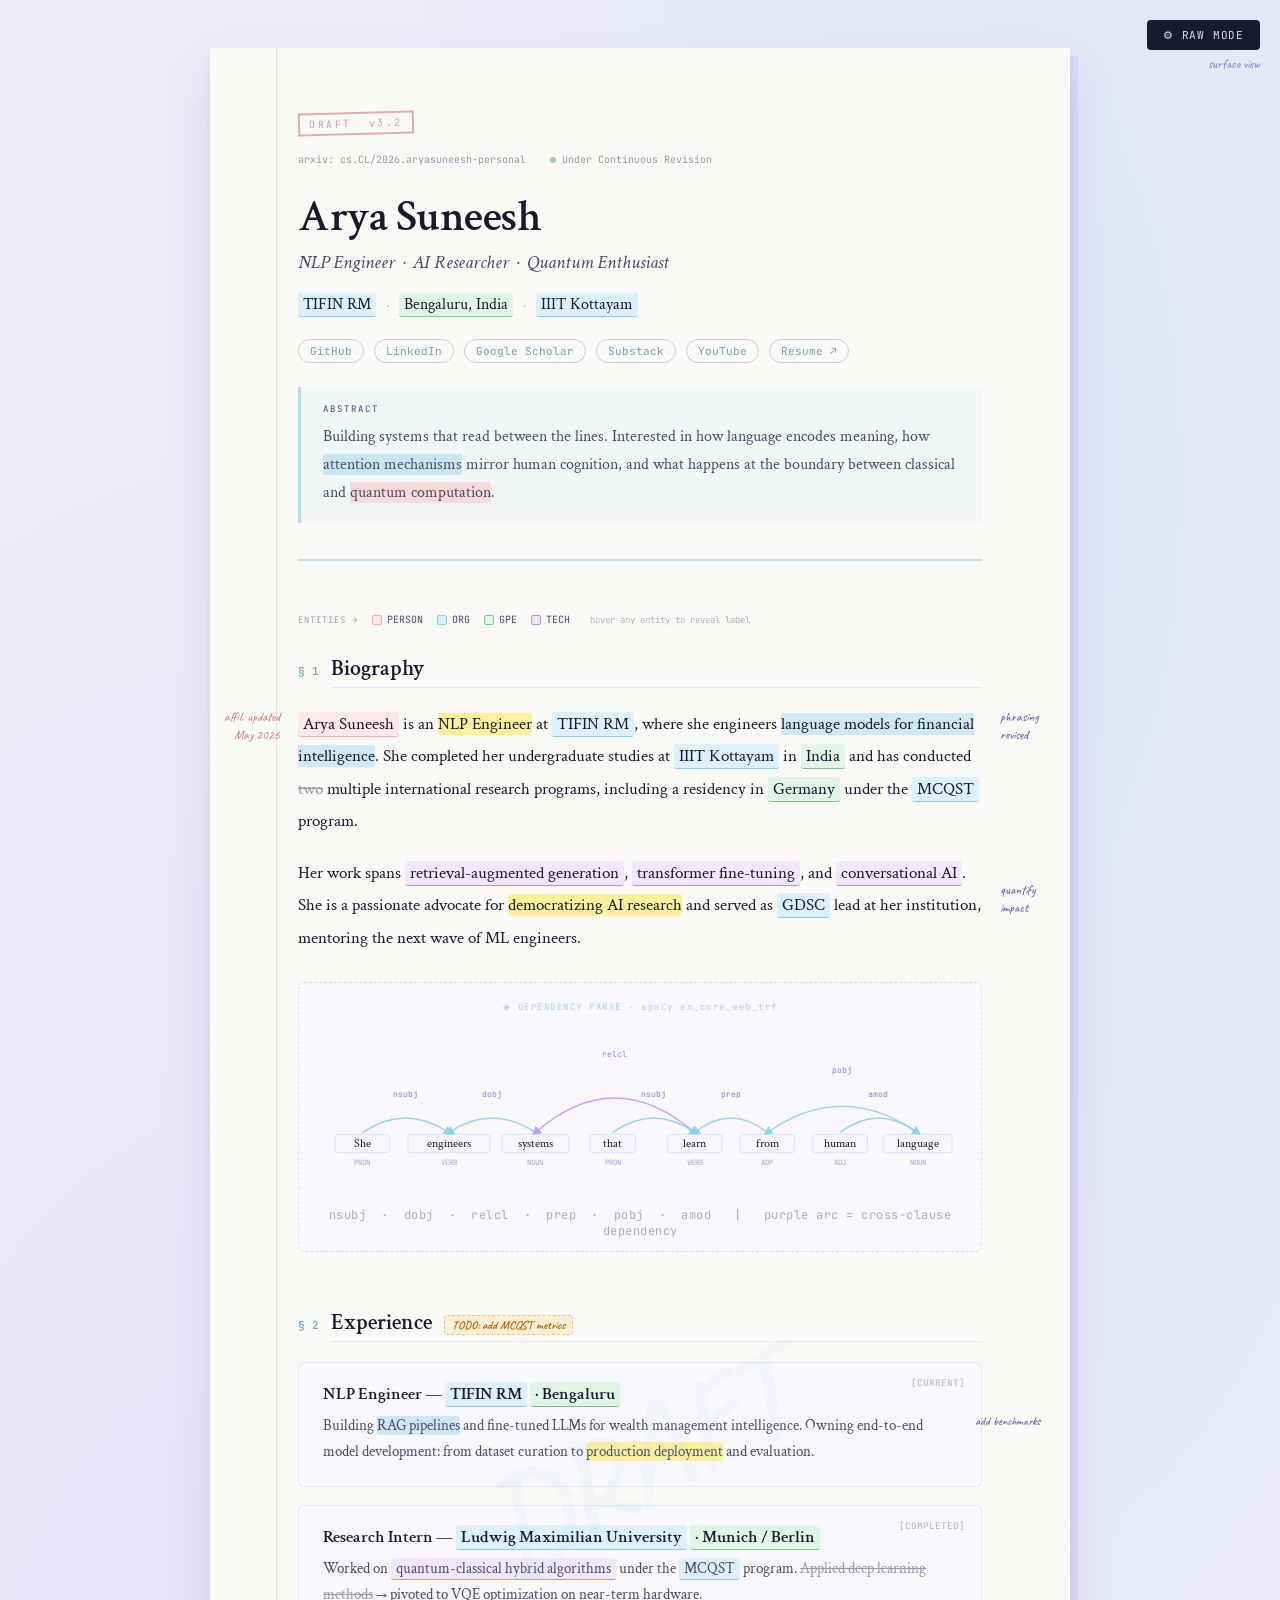
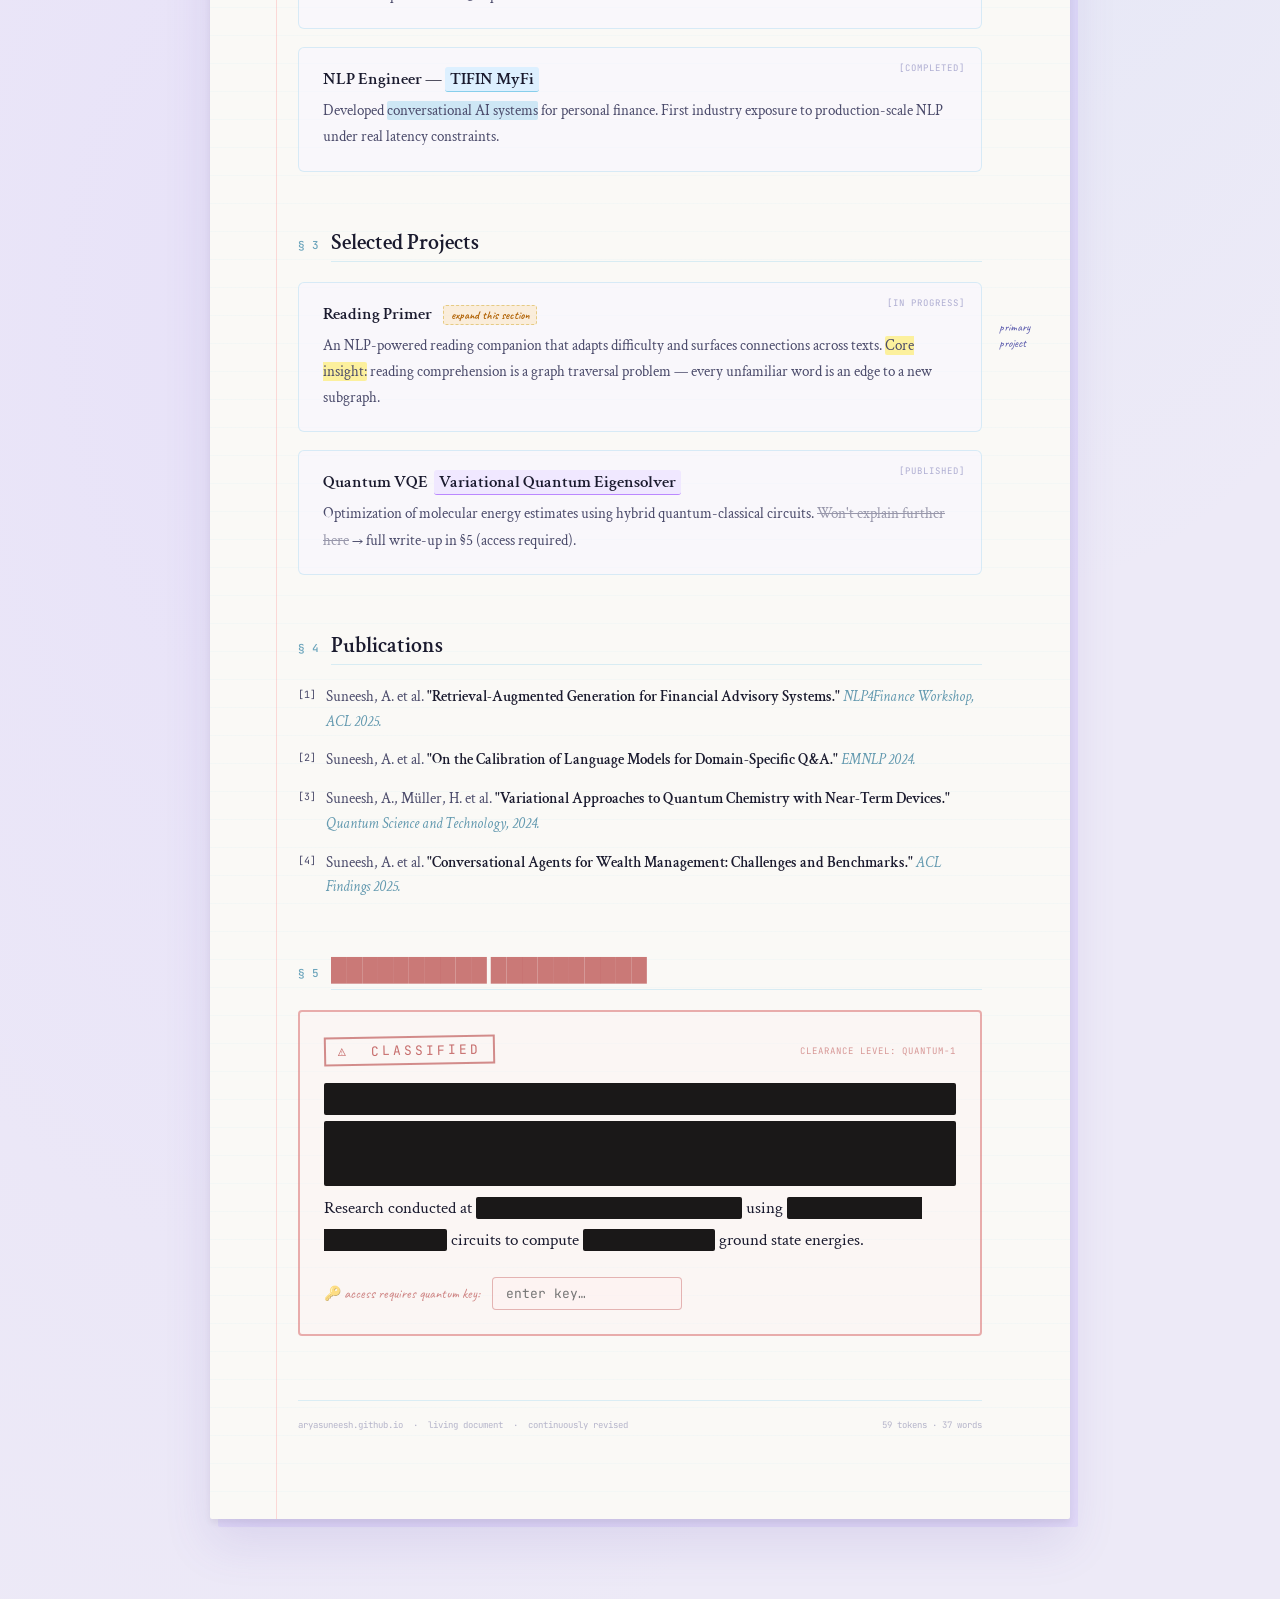
==== mockup-living-corpus.html @ 841f85ab "revamp" ====
<!DOCTYPE html>
<html lang="en">
<head>
  <meta charset="UTF-8">
  <meta name="viewport" content="width=device-width, initial-scale=1.0">
  <title>Arya Suneesh — Living Corpus [Draft]</title>
  <link href="https://fonts.googleapis.com/css2?family=Crimson+Text:ital,wght@0,400;0,600;1,400;1,600&family=Caveat:wght@400;600;700&family=JetBrains+Mono:wght@400;500;600&display=swap" rel="stylesheet">
  <style>
    * { box-sizing: border-box; margin: 0; padding: 0; }

    :root {
      --paper: #faf9f6;
      --page-bg: #edeaf7;
      --ink: #1a1a2e;
      --ink-light: #4a4a6a;
      --blue: #87ceeb;
      --lilac: #c8b4ff;
      --ner-person-bg: #ffe8e8; --ner-person-border: #ffaaaa;
      --ner-org-bg: #ddf0ff;   --ner-org-border: #87ceeb;
      --ner-loc-bg: #e0f5e6;   --ner-loc-border: #77cc88;
      --ner-tech-bg: #f0e8ff;  --ner-tech-border: #bb88ff;
      --hl-yellow: rgba(255,235,80,0.55);
      --hl-blue: rgba(135,206,235,0.38);
      --hl-pink: rgba(255,170,170,0.38);
      --margin-ink: #5555aa;
      --font: 'Crimson Text', Georgia, serif;
      --font-hand: 'Caveat', cursive;
      --font-mono: 'JetBrains Mono', monospace;
    }

    body {
      background: var(--page-bg);
      background-image:
        radial-gradient(ellipse at 20% 60%, rgba(200,180,255,.15) 0%, transparent 55%),
        radial-gradient(ellipse at 80% 15%, rgba(135,206,235,.14) 0%, transparent 45%);
      min-height: 100vh;
      font-family: var(--font);
      color: var(--ink);
      padding: 48px 20px 80px;
    }

    /* ── Controls ─────────────────────────────── */
    .controls {
      position: fixed; top: 20px; right: 20px;
      z-index: 1000;
      display: flex; flex-direction: column; align-items: flex-end; gap: 6px;
    }
    .raw-btn {
      background: var(--ink); color: #d8d8ff;
      border: none; padding: 8px 16px;
      font-family: var(--font-mono); font-size: 11px; letter-spacing: .8px;
      cursor: pointer; border-radius: 4px; transition: all .2s;
    }
    .raw-btn:hover { background: #3d3d7a; transform: translateY(-1px); box-shadow: 0 4px 12px rgba(80,60,180,.3); }
    .raw-btn.on { background: #5533aa; box-shadow: 0 0 16px rgba(130,80,255,.4); }
    .mode-label { font-family: var(--font-hand); font-size: 13px; color: var(--margin-ink); opacity: .7; }

    /* ── Document wrapper ─────────────────────── */
    .doc-wrap { max-width: 860px; margin: 0 auto; position: relative; }

    .document {
      background: var(--paper);
      box-shadow: 0 4px 6px rgba(0,0,0,.06), 0 24px 48px rgba(100,80,180,.13), 8px 8px 0 rgba(200,180,255,.25);
      border-radius: 2px;
      padding: 64px 88px 88px;
      position: relative;
      background-image: repeating-linear-gradient(
        0deg, transparent, transparent 27px,
        rgba(135,206,235,.055) 27px, rgba(135,206,235,.055) 28px
      );
    }
    /* red margin line */
    .document::before {
      content: ''; position: absolute;
      left: 66px; top: 0; bottom: 0; width: 1px;
      background: rgba(255,140,140,.3);
    }
    /* watermark */
    .document::after {
      content: 'DRAFT';
      position: absolute; top: 46%; left: 50%;
      transform: translate(-50%,-50%) rotate(-28deg);
      font-family: var(--font-hand); font-size: 130px; font-weight: 700;
      color: rgba(135,206,235,.065); pointer-events: none; white-space: nowrap;
    }

    /* ── Header ───────────────────────────────── */
    .doc-header {
      border-bottom: 2px solid rgba(135,206,235,.5);
      padding-bottom: 36px; margin-bottom: 52px; position: relative;
    }
    .draft-stamp {
      display: inline-block;
      border: 2px solid rgba(190,80,80,.45); color: rgba(190,80,80,.55);
      font-family: var(--font-mono); font-size: 10px;
      padding: 3px 9px; letter-spacing: 2.5px;
      transform: rotate(-1.5deg); margin-bottom: 18px;
    }
    .paper-meta {
      font-family: var(--font-mono); font-size: 10px; color: var(--ink-light);
      opacity: .55; margin-bottom: 22px; display: flex; gap: 24px;
    }
    .live-dot { display: inline-block; width: 6px; height: 6px; background: #4caf50; border-radius: 50%; margin-right: 6px; animation: blink 2.2s infinite; }
    @keyframes blink { 0%,100%{opacity:1} 50%{opacity:.3} }

    h1.doc-title { font-size: 44px; font-weight: 600; letter-spacing: -.5px; margin-bottom: 5px; }
    .doc-subtitle { font-style: italic; font-size: 19px; color: var(--ink-light); margin-bottom: 18px; }

    .affiliations { display: flex; gap: 10px; flex-wrap: wrap; margin-bottom: 22px; align-items: center; }
    .affiliations .sep { color: rgba(100,100,140,.4); }

    .social-row { display: flex; gap: 10px; flex-wrap: wrap; margin-bottom: 24px; }
    .social-pill {
      font-family: var(--font-mono); font-size: 11px;
      color: var(--blue); filter: brightness(.8);
      border: 1px solid rgba(135,206,235,.45);
      padding: 4px 11px; border-radius: 20px;
      text-decoration: none; transition: all .18s;
    }
    .social-pill:hover { background: rgba(135,206,235,.1); filter: brightness(1); }

    .abstract {
      background: rgba(135,206,235,.08);
      border-left: 3px solid rgba(135,206,235,.6);
      padding: 16px 22px; position: relative;
    }
    .abstract-label {
      font-family: var(--font-mono); font-size: 9px; letter-spacing: 2px;
      color: var(--ink-light); text-transform: uppercase; margin-bottom: 8px;
    }
    .abstract p { font-size: 16px; line-height: 1.75; color: var(--ink-light); }

    /* ── Sections ─────────────────────────────── */
    .sec { margin-bottom: 56px; position: relative; }
    .sec-head { display: flex; align-items: baseline; gap: 12px; margin-bottom: 20px; }
    .sec-num { font-family: var(--font-mono); font-size: 11px; color: var(--blue); filter: brightness(.8); font-weight: 500; }
    .sec-title {
      font-size: 22px; font-weight: 600;
      border-bottom: 1px solid rgba(135,206,235,.3);
      padding-bottom: 4px; flex: 1;
    }

    /* ── Paragraphs ───────────────────────────── */
    .para { font-size: 17px; line-height: 1.9; margin-bottom: 20px; position: relative; }

    /* ── NER spans ────────────────────────────── */
    .ner {
      display: inline; padding: 1px 5px; border-radius: 3px;
      cursor: help; position: relative; transition: filter .15s;
    }
    .ner:hover { filter: brightness(.93); }
    .ner::after {
      content: attr(data-label);
      position: absolute; top: -22px; left: 50%;
      transform: translateX(-50%);
      font-family: var(--font-mono); font-size: 8px; letter-spacing: .5px;
      padding: 2px 5px; border-radius: 3px; white-space: nowrap;
      opacity: 0; transition: opacity .15s; pointer-events: none; font-weight: 600;
    }
    .ner:hover::after { opacity: 1; }

    .ner.person { background: var(--ner-person-bg); border-bottom: 1.5px solid var(--ner-person-border); }
    .ner.person::after { background: var(--ner-person-border); color: #700000; }
    .ner.org { background: var(--ner-org-bg); border-bottom: 1.5px solid var(--ner-org-border); }
    .ner.org::after { background: var(--ner-org-border); color: #00335a; }
    .ner.loc { background: var(--ner-loc-bg); border-bottom: 1.5px solid var(--ner-loc-border); }
    .ner.loc::after { background: var(--ner-loc-border); color: #003300; }
    .ner.tech { background: var(--ner-tech-bg); border-bottom: 1.5px solid var(--ner-tech-border); }
    .ner.tech::after { background: var(--ner-tech-border); color: #300060; }

    /* ── Highlights ───────────────────────────── */
    .hl-y { background: var(--hl-yellow); border-radius: 2px; }
    .hl-b { background: var(--hl-blue);   border-radius: 2px; }
    .hl-p { background: var(--hl-pink);   border-radius: 2px; }
    .struck { text-decoration: line-through; color: var(--ink-light); opacity: .55; }

    /* ── Margin notes ─────────────────────────── */
    .mn {
      position: absolute; font-family: var(--font-hand); font-size: 13px;
      color: var(--margin-ink); line-height: 1.4; width: 116px;
      pointer-events: none;
    }
    .mn.l { left: -134px; top: 0; text-align: right; }
    .mn.r { right: -134px; top: 0; }
    .mn.red { color: rgba(180,50,50,.65); }

    /* ── Dep-arc container ────────────────────── */
    .dep-wrap {
      margin: 28px 0;
      background: rgba(248,246,255,.7);
      border: 1px dashed rgba(135,206,235,.45);
      border-radius: 6px; padding: 18px 18px 12px;
    }
    .dep-label {
      font-family: var(--font-mono); font-size: 9px; letter-spacing: 1.5px;
      color: rgba(135,206,235,.75); margin-bottom: 10px; text-align: center;
    }
    .dep-caption {
      font-size: 12px; font-family: var(--font-mono); color: rgba(100,100,160,.5);
      text-align: center; margin-top: 8px; letter-spacing: .5px;
    }

    /* ── Experience cards ─────────────────────── */
    .card {
      border: 1px solid rgba(135,206,235,.3); border-radius: 6px;
      padding: 20px 24px; margin-bottom: 18px; position: relative;
      background: rgba(248,246,255,.55);
    }
    .card-status {
      position: absolute; top: 14px; right: 16px;
      font-family: var(--font-mono); font-size: 9px; letter-spacing: 1px;
      color: rgba(100,100,170,.5);
    }
    .card-title { font-size: 17px; font-weight: 600; margin-bottom: 8px; }
    .card-body { font-size: 15px; line-height: 1.75; color: var(--ink-light); }
    .todo-tag {
      display: inline-block; font-family: var(--font-hand); font-size: 12px;
      color: #b06000; background: rgba(255,195,80,.18);
      border: 1px dashed rgba(200,150,0,.4); padding: 1px 7px; border-radius: 3px; margin-left: 8px;
    }

    /* ── Publications ─────────────────────────── */
    .pub-list { counter-reset: pub; }
    .pub-entry {
      margin-bottom: 14px; padding-left: 28px; position: relative;
      font-size: 15px; line-height: 1.65;
    }
    .pub-entry::before {
      content: '[' counter(pub) ']'; counter-increment: pub;
      position: absolute; left: 0; top: 2px;
      font-family: var(--font-mono); font-size: 10px; color: var(--ink-light);
    }
    .pub-authors { color: var(--ink-light); }
    .pub-title { font-weight: 600; }
    .pub-venue { font-style: italic; color: var(--blue); filter: brightness(.75); }

    /* ── Classified section ───────────────────── */
    .classified {
      border: 2px solid rgba(200,50,50,.38);
      border-radius: 4px; padding: 24px; position: relative;
      background: rgba(255,240,240,.28);
      transition: border-color .4s, background .4s;
    }
    .classified.unlocked {
      border-color: rgba(60,180,110,.5);
      background: rgba(240,255,248,.38);
      animation: unlock-flash .5s ease;
    }
    @keyframes unlock-flash { 0%{background:rgba(80,200,140,.25)} 100%{background:rgba(240,255,248,.38)} }

    .cl-banner { display: flex; justify-content: space-between; align-items: center; margin-bottom: 18px; }
    .cl-stamp {
      display: inline-block;
      border: 2px solid rgba(170,35,35,.5); color: rgba(170,35,35,.65);
      font-family: var(--font-mono); font-size: 13px; letter-spacing: 3px;
      padding: 4px 12px; transform: rotate(-1deg);
      transition: color .4s, border-color .4s;
    }
    .classified.unlocked .cl-stamp { color: rgba(30,130,80,.75); border-color: rgba(30,130,80,.5); }
    .cl-level { font-family: var(--font-mono); font-size: 9px; color: rgba(170,35,35,.45); letter-spacing: 1px; }

    .redacted-block {
      display: block; max-width: 100%; overflow: hidden;
      font-size: 17px; line-height: 1.9; margin-bottom: 6px;
      color: transparent; background: #1a1818; border-radius: 2px;
      user-select: none; transition: background .5s, color .5s;
    }
    .classified.unlocked .redacted-block { display: none; }
    .blacked {
      background: #1a1818; color: transparent;
      border-radius: 2px; user-select: none;
      transition: background .5s, color .5s;
      display: inline; word-break: break-word;
    }
    .classified.unlocked .redacted-block { background: transparent; color: var(--ink); }
    .classified.unlocked .blacked       { background: transparent; color: var(--ink); }

    .quantum-reveal { display: none; }
    .classified.unlocked .quantum-reveal { display: block; animation: fadein .5s ease; }
    @keyframes fadein { from{opacity:0;transform:translateY(4px)} to{opacity:1;transform:translateY(0)} }

    .key-row { margin-top: 20px; display: flex; align-items: center; gap: 12px; flex-wrap: wrap; }
    .key-hint { font-family: var(--font-hand); font-size: 14px; color: rgba(170,35,35,.55); }
    .key-input {
      font-family: var(--font-mono); font-size: 13px;
      background: rgba(255,240,240,.5); border: 1px solid rgba(170,35,35,.3);
      color: var(--ink); padding: 7px 13px; border-radius: 4px; outline: none; width: 190px;
      transition: border-color .2s, box-shadow .2s;
    }
    .key-input:focus { border-color: rgba(170,35,35,.6); box-shadow: 0 0 0 3px rgba(170,35,35,.1); }
    #key-fb { font-family: var(--font-mono); font-size: 10px; color: #888; transition: color .3s; }

    /* ── Raw-mode overlay ─────────────────────── */
    .raw-overlay {
      display: none; position: fixed; inset: 0;
      background: rgba(10,8,24,.88);
      z-index: 900; overflow-y: auto;
      padding: 56px 40px; justify-content: center; align-items: flex-start;
    }
    .raw-overlay.on { display: flex; }
    .raw-panel {
      background: #0b0b18; border: 1px solid #3a3a88;
      border-radius: 8px; padding: 40px; max-width: 780px; width: 100%;
      box-shadow: 0 0 48px rgba(80,60,220,.2);
    }
    .raw-head {
      font-family: var(--font-mono); font-size: 10px; letter-spacing: 2px;
      color: #6666aa; margin-bottom: 22px; padding-bottom: 12px;
      border-bottom: 1px solid #1e1e38;
    }
    .raw-section-title { font-family: var(--font-mono); font-size: 14px; color: #9999dd; margin-bottom: 14px; }
    .token-stream { display: flex; flex-wrap: wrap; gap: 4px; margin-bottom: 24px; }
    .tok { display: inline-flex; flex-direction: column; align-items: center; cursor: help; }
    .tok-id { font-family: var(--font-mono); font-size: 7px; color: rgba(130,130,190,.45); margin-bottom: 1px; }
    .tok-text { font-family: var(--font-mono); font-size: 13px; padding: 3px 6px; border-radius: 3px; }
    .tok:nth-child(6n+1) .tok-text { background:rgba(90,110,255,.22); color:#aabbff; }
    .tok:nth-child(6n+2) .tok-text { background:rgba(255,90,140,.18); color:#ffaac8; }
    .tok:nth-child(6n+3) .tok-text { background:rgba(80,215,170,.18); color:#88ffd0; }
    .tok:nth-child(6n+4) .tok-text { background:rgba(255,195,70,.18); color:#ffdda0; }
    .tok:nth-child(6n+5) .tok-text { background:rgba(195,90,255,.18); color:#ddaaff; }
    .tok:nth-child(6n+6) .tok-text { background:rgba(90,195,255,.18); color:#aadfff; }
    .raw-stats {
      font-family: var(--font-mono); font-size: 10px; color: #55558a;
      display: flex; gap: 24px; flex-wrap: wrap;
      padding-top: 14px; border-top: 1px solid #1e1e38; margin-top: 4px;
    }
    .raw-close {
      float: right; background: none; border: 1px solid #3a3a88;
      color: #7777aa; font-family: var(--font-mono); font-size: 11px;
      padding: 6px 13px; cursor: pointer; border-radius: 4px; transition: all .2s;
    }
    .raw-close:hover { background: rgba(80,60,200,.15); color: #aaaaee; }

    /* ── Footer ───────────────────────────────── */
    .doc-footer {
      margin-top: 64px; padding-top: 18px;
      border-top: 1px solid rgba(135,206,235,.28);
      font-family: var(--font-mono); font-size: 9px;
      color: rgba(100,100,150,.45); display: flex; justify-content: space-between;
    }

    /* ── Legend ───────────────────────────────── */
    .legend {
      display: flex; gap: 14px; flex-wrap: wrap;
      margin-bottom: 28px;
      font-family: var(--font-mono); font-size: 10px; color: var(--ink-light);
    }
    .legend-item { display: flex; align-items: center; gap: 5px; }
    .legend-dot { width: 10px; height: 10px; border-radius: 2px; }
  </style>
</head>
<body>

<!-- ── Controls ───────────────────────────────── -->
<div class="controls">
  <button class="raw-btn" id="rawBtn" onclick="toggleRaw()">⚙ RAW MODE</button>
  <div class="mode-label" id="modeLabel">surface view</div>
</div>

<!-- ── Raw mode overlay ────────────────────────── -->
<div class="raw-overlay" id="rawOverlay">
  <div class="raw-panel">
    <button class="raw-close" onclick="toggleRaw()">✕ CLOSE</button>
    <div class="raw-head">GPT-2 BPE TOKENIZER &nbsp;·&nbsp; VOCAB_SIZE: 50,257 &nbsp;·&nbsp; src: bio.txt</div>
    <div class="raw-section-title">token stream →</div>
    <div class="token-stream" id="tokenStream"></div>
    <div class="raw-stats" id="rawStats"></div>
  </div>
</div>

<!-- ── Document ────────────────────────────────── -->
<div class="doc-wrap">
<div class="document">

  <!-- Header -->
  <header class="doc-header">
    <div class="draft-stamp">DRAFT &nbsp;v3.2</div>
    <div class="paper-meta">
      <span>arxiv: cs.CL/2026.aryasuneesh-personal</span>
      <span><span class="live-dot"></span>Under Continuous Revision</span>
    </div>

    <h1 class="doc-title">Arya Suneesh</h1>
    <div class="doc-subtitle">NLP Engineer &thinsp;·&thinsp; AI Researcher &thinsp;·&thinsp; Quantum Enthusiast</div>

    <div class="affiliations">
      <span class="ner org" data-label="ORG">TIFIN RM</span>
      <span class="sep">·</span>
      <span class="ner loc" data-label="GPE">Bengaluru, India</span>
      <span class="sep">·</span>
      <span class="ner org" data-label="ORG">IIIT Kottayam</span>
    </div>

    <div class="social-row">
      <a class="social-pill" href="#">GitHub</a>
      <a class="social-pill" href="#">LinkedIn</a>
      <a class="social-pill" href="#">Google Scholar</a>
      <a class="social-pill" href="#">Substack</a>
      <a class="social-pill" href="#">YouTube</a>
      <a class="social-pill" href="#">Resume ↗</a>
    </div>

    <div class="abstract">
      <div class="abstract-label">Abstract</div>
      <p>Building systems that read between the lines. Interested in how language encodes meaning, how <span class="hl-b">attention mechanisms</span> mirror human cognition, and what happens at the boundary between classical and <span class="hl-p">quantum computation</span>.</p>
    </div>
  </header>

  <!-- NER legend -->
  <div class="legend">
    <span style="opacity:.5;font-size:9px;letter-spacing:1px;align-self:center;">ENTITIES →</span>
    <span class="legend-item"><span class="legend-dot" style="background:var(--ner-person-bg);border:1px solid var(--ner-person-border)"></span>PERSON</span>
    <span class="legend-item"><span class="legend-dot" style="background:var(--ner-org-bg);border:1px solid var(--ner-org-border)"></span>ORG</span>
    <span class="legend-item"><span class="legend-dot" style="background:var(--ner-loc-bg);border:1px solid var(--ner-loc-border)"></span>GPE</span>
    <span class="legend-item"><span class="legend-dot" style="background:var(--ner-tech-bg);border:1px solid var(--ner-tech-border)"></span>TECH</span>
    <span style="opacity:.4;margin-left:6px;font-size:9px;align-self:center;">hover any entity to reveal label</span>
  </div>

  <!-- § 1 Biography -->
  <section class="sec">
    <div class="sec-head">
      <span class="sec-num">§ 1</span>
      <h2 class="sec-title">Biography</h2>
    </div>

    <div class="para" style="position:relative;">
      <span class="mn l red">affil. updated<br>May 2026</span>
      <span class="ner person" data-label="PERSON">Arya Suneesh</span> is an
      <span class="hl-y">NLP Engineer</span> at
      <span class="ner org" data-label="ORG">TIFIN RM</span>, where she engineers
      <span class="hl-b">language models for financial intelligence</span>. She completed her undergraduate studies at
      <span class="ner org" data-label="ORG">IIIT Kottayam</span> in
      <span class="ner loc" data-label="GPE">India</span> and has conducted
      <span class="struck">two</span> multiple international research programs, including a residency in
      <span class="ner loc" data-label="GPE">Germany</span> under the
      <span class="ner org" data-label="ORG">MCQST</span> program.
      <span class="mn r">phrasing<br>revised</span>
    </div>

    <div class="para" style="position:relative;">
      Her work spans
      <span class="ner tech" data-label="TECH">retrieval-augmented generation</span>,
      <span class="ner tech" data-label="TECH">transformer fine-tuning</span>, and
      <span class="ner tech" data-label="TECH">conversational AI</span>. She is a passionate advocate for
      <span class="hl-y">democratizing AI research</span> and served as
      <span class="ner org" data-label="ORG">GDSC</span> lead at her institution, mentoring the next wave of ML engineers.
      <span class="mn r" style="top:24px;">quantify<br>impact</span>
    </div>

    <!-- Dependency arc visualization -->
    <div class="dep-wrap">
      <div class="dep-label">◈ DEPENDENCY PARSE · spaCy en_core_web_trf</div>
      <svg id="depSvg" width="100%" height="170" viewBox="0 0 710 170" preserveAspectRatio="xMidYMid meet">
        <defs>
          <marker id="arr" markerWidth="7" markerHeight="7" refX="3.5" refY="3.5" orient="auto">
            <path d="M0,0 L7,3.5 L0,7 Z" fill="rgba(135,206,235,.85)"/>
          </marker>
          <marker id="arr-p" markerWidth="7" markerHeight="7" refX="3.5" refY="3.5" orient="auto">
            <path d="M0,0 L7,3.5 L0,7 Z" fill="rgba(190,140,255,.85)"/>
          </marker>
        </defs>

        <!-- arcs (dep → head, arrow at head) -->
        <!-- nsubj: She(50)→engineers(145) -->
        <path d="M 50,112 Q 97,80 145,112" fill="none" stroke="rgba(135,206,235,.8)" stroke-width="1.5" marker-end="url(#arr)"/>
        <text x="97" y="73" text-anchor="middle" font-size="9" font-family="JetBrains Mono,monospace" fill="rgba(100,100,185,.75)">nsubj</text>

        <!-- dobj: systems(240)→engineers(145) -->
        <path d="M 240,112 Q 192,80 145,112" fill="none" stroke="rgba(135,206,235,.8)" stroke-width="1.5" marker-end="url(#arr)"/>
        <text x="192" y="73" text-anchor="middle" font-size="9" font-family="JetBrains Mono,monospace" fill="rgba(100,100,185,.75)">dobj</text>

        <!-- relcl: learn(415)→systems(240) long arc, purple -->
        <path d="M 415,112 Q 327,36 240,112" fill="none" stroke="rgba(190,140,255,.8)" stroke-width="1.5" marker-end="url(#arr-p)"/>
        <text x="327" y="29" text-anchor="middle" font-size="9" font-family="JetBrains Mono,monospace" fill="rgba(160,100,220,.8)">relcl</text>

        <!-- nsubj: that(325)→learn(415) -->
        <path d="M 325,112 Q 370,80 415,112" fill="none" stroke="rgba(135,206,235,.8)" stroke-width="1.5" marker-end="url(#arr)"/>
        <text x="370" y="73" text-anchor="middle" font-size="9" font-family="JetBrains Mono,monospace" fill="rgba(100,100,185,.75)">nsubj</text>

        <!-- prep: from(495)→learn(415) -->
        <path d="M 495,112 Q 455,80 415,112" fill="none" stroke="rgba(135,206,235,.8)" stroke-width="1.5" marker-end="url(#arr)"/>
        <text x="455" y="73" text-anchor="middle" font-size="9" font-family="JetBrains Mono,monospace" fill="rgba(100,100,185,.75)">prep</text>

        <!-- pobj: language(660)→from(495) -->
        <path d="M 660,112 Q 577,54 495,112" fill="none" stroke="rgba(135,206,235,.8)" stroke-width="1.5" marker-end="url(#arr)"/>
        <text x="577" y="47" text-anchor="middle" font-size="9" font-family="JetBrains Mono,monospace" fill="rgba(100,100,185,.75)">pobj</text>

        <!-- amod: human(575)→language(660) -->
        <path d="M 575,112 Q 617,80 660,112" fill="none" stroke="rgba(135,206,235,.8)" stroke-width="1.5" marker-end="url(#arr)"/>
        <text x="617" y="73" text-anchor="middle" font-size="9" font-family="JetBrains Mono,monospace" fill="rgba(100,100,185,.75)">amod</text>

        <!-- word boxes -->
        <rect x="20" y="114" width="60" height="20" rx="3" fill="rgba(248,246,255,.92)" stroke="rgba(135,206,235,.4)" stroke-width="1"/>
        <text x="50" y="128" text-anchor="middle" font-size="13" font-family="Crimson Text,serif" fill="#1a1a2e">She</text>
        <text x="50" y="148" text-anchor="middle" font-size="8" font-family="JetBrains Mono,monospace" fill="rgba(100,100,185,.55)">PRON</text>

        <rect x="100" y="114" width="90" height="20" rx="3" fill="rgba(248,246,255,.92)" stroke="rgba(135,206,235,.4)" stroke-width="1"/>
        <text x="145" y="128" text-anchor="middle" font-size="13" font-family="Crimson Text,serif" fill="#1a1a2e">engineers</text>
        <text x="145" y="148" text-anchor="middle" font-size="8" font-family="JetBrains Mono,monospace" fill="rgba(100,100,185,.55)">VERB</text>

        <rect x="203" y="114" width="74" height="20" rx="3" fill="rgba(248,246,255,.92)" stroke="rgba(135,206,235,.4)" stroke-width="1"/>
        <text x="240" y="128" text-anchor="middle" font-size="13" font-family="Crimson Text,serif" fill="#1a1a2e">systems</text>
        <text x="240" y="148" text-anchor="middle" font-size="8" font-family="JetBrains Mono,monospace" fill="rgba(100,100,185,.55)">NOUN</text>

        <rect x="300" y="114" width="50" height="20" rx="3" fill="rgba(248,246,255,.92)" stroke="rgba(135,206,235,.4)" stroke-width="1"/>
        <text x="325" y="128" text-anchor="middle" font-size="13" font-family="Crimson Text,serif" fill="#1a1a2e">that</text>
        <text x="325" y="148" text-anchor="middle" font-size="8" font-family="JetBrains Mono,monospace" fill="rgba(100,100,185,.55)">PRON</text>

        <rect x="385" y="114" width="60" height="20" rx="3" fill="rgba(248,246,255,.92)" stroke="rgba(135,206,235,.4)" stroke-width="1"/>
        <text x="415" y="128" text-anchor="middle" font-size="13" font-family="Crimson Text,serif" fill="#1a1a2e">learn</text>
        <text x="415" y="148" text-anchor="middle" font-size="8" font-family="JetBrains Mono,monospace" fill="rgba(100,100,185,.55)">VERB</text>

        <rect x="465" y="114" width="60" height="20" rx="3" fill="rgba(248,246,255,.92)" stroke="rgba(135,206,235,.4)" stroke-width="1"/>
        <text x="495" y="128" text-anchor="middle" font-size="13" font-family="Crimson Text,serif" fill="#1a1a2e">from</text>
        <text x="495" y="148" text-anchor="middle" font-size="8" font-family="JetBrains Mono,monospace" fill="rgba(100,100,185,.55)">ADP</text>

        <rect x="545" y="114" width="60" height="20" rx="3" fill="rgba(248,246,255,.92)" stroke="rgba(135,206,235,.4)" stroke-width="1"/>
        <text x="575" y="128" text-anchor="middle" font-size="13" font-family="Crimson Text,serif" fill="#1a1a2e">human</text>
        <text x="575" y="148" text-anchor="middle" font-size="8" font-family="JetBrains Mono,monospace" fill="rgba(100,100,185,.55)">ADJ</text>

        <rect x="622" y="114" width="76" height="20" rx="3" fill="rgba(248,246,255,.92)" stroke="rgba(135,206,235,.4)" stroke-width="1"/>
        <text x="660" y="128" text-anchor="middle" font-size="13" font-family="Crimson Text,serif" fill="#1a1a2e">language</text>
        <text x="660" y="148" text-anchor="middle" font-size="8" font-family="JetBrains Mono,monospace" fill="rgba(100,100,185,.55)">NOUN</text>
      </svg>
      <div class="dep-caption">nsubj &nbsp;·&nbsp; dobj &nbsp;·&nbsp; relcl &nbsp;·&nbsp; prep &nbsp;·&nbsp; pobj &nbsp;·&nbsp; amod &nbsp;&nbsp;|&nbsp;&nbsp; purple arc = cross-clause dependency</div>
    </div>
  </section>

  <!-- § 2 Experience -->
  <section class="sec">
    <div class="sec-head">
      <span class="sec-num">§ 2</span>
      <h2 class="sec-title">Experience <span class="todo-tag">TODO: add MCQST metrics</span></h2>
    </div>

    <div class="card" data-status="[CURRENT]">
      <span class="card-status">[CURRENT]</span>
      <div class="card-title">
        NLP Engineer — <span class="ner org" data-label="ORG">TIFIN RM</span>
        <span class="ner loc" data-label="GPE"> · Bengaluru</span>
      </div>
      <div class="card-body" style="position:relative;">
        Building <span class="hl-b">RAG pipelines</span> and fine-tuned LLMs for wealth management intelligence.
        Owning end-to-end model development: from dataset curation to
        <span class="hl-y">production deployment</span> and evaluation.
        <span class="mn r" style="font-size:12px;">add benchmarks</span>
      </div>
    </div>

    <div class="card">
      <span class="card-status">[COMPLETED]</span>
      <div class="card-title">
        Research Intern — <span class="ner org" data-label="ORG">Ludwig Maximilian University</span>
        <span class="ner loc" data-label="GPE"> · Munich / Berlin</span>
      </div>
      <div class="card-body">
        Worked on <span class="ner tech" data-label="TECH">quantum-classical hybrid algorithms</span> under the
        <span class="ner org" data-label="ORG">MCQST</span> program.
        <span class="struck">Applied deep learning methods</span> → pivoted to VQE optimization on near-term hardware.
      </div>
    </div>

    <div class="card">
      <span class="card-status">[COMPLETED]</span>
      <div class="card-title">NLP Engineer — <span class="ner org" data-label="ORG">TIFIN MyFi</span></div>
      <div class="card-body">
        Developed <span class="hl-b">conversational AI systems</span> for personal finance.
        First industry exposure to production-scale NLP under real latency constraints.
      </div>
    </div>
  </section>

  <!-- § 3 Projects -->
  <section class="sec">
    <div class="sec-head">
      <span class="sec-num">§ 3</span>
      <h2 class="sec-title">Selected Projects</h2>
    </div>

    <div class="card" style="position:relative;">
      <span class="card-status">[IN PROGRESS]</span>
      <div class="card-title">Reading Primer <span class="todo-tag">expand this section</span></div>
      <div class="card-body">
        An NLP-powered reading companion that adapts difficulty and surfaces connections across texts.
        <span class="hl-y">Core insight:</span> reading comprehension is a graph traversal problem —
        every unfamiliar word is an edge to a new subgraph.
      </div>
      <span class="mn r" style="top:36px;font-size:12px;">primary<br>project</span>
    </div>

    <div class="card">
      <span class="card-status">[PUBLISHED]</span>
      <div class="card-title">
        Quantum VQE &nbsp;<span class="ner tech" data-label="TECH">Variational Quantum Eigensolver</span>
      </div>
      <div class="card-body">
        Optimization of molecular energy estimates using hybrid quantum-classical circuits.
        <span class="struck">Won't explain further here</span>
        → full write-up in §5 (access required).
      </div>
    </div>
  </section>

  <!-- § 4 Publications -->
  <section class="sec">
    <div class="sec-head">
      <span class="sec-num">§ 4</span>
      <h2 class="sec-title">Publications</h2>
    </div>
    <div class="pub-list">
      <div class="pub-entry">
        <span class="pub-authors">Suneesh, A. et al. </span>
        <span class="pub-title">"Retrieval-Augmented Generation for Financial Advisory Systems." </span>
        <span class="pub-venue">NLP4Finance Workshop, ACL 2025.</span>
      </div>
      <div class="pub-entry">
        <span class="pub-authors">Suneesh, A. et al. </span>
        <span class="pub-title">"On the Calibration of Language Models for Domain-Specific Q&amp;A." </span>
        <span class="pub-venue">EMNLP 2024.</span>
      </div>
      <div class="pub-entry">
        <span class="pub-authors">Suneesh, A., Müller, H. et al. </span>
        <span class="pub-title">"Variational Approaches to Quantum Chemistry with Near-Term Devices." </span>
        <span class="pub-venue">Quantum Science and Technology, 2024.</span>
      </div>
      <div class="pub-entry">
        <span class="pub-authors">Suneesh, A. et al. </span>
        <span class="pub-title">"Conversational Agents for Wealth Management: Challenges and Benchmarks." </span>
        <span class="pub-venue">ACL Findings 2025.</span>
      </div>
    </div>
  </section>

  <!-- § 5 Classified -->
  <section class="sec">
    <div class="sec-head">
      <span class="sec-num">§ 5</span>
      <h2 class="sec-title" style="color:rgba(170,35,35,.6);" id="cl-title">██████████ ██████████</h2>
    </div>

    <div class="classified" id="classified">
      <div class="cl-banner">
        <span class="cl-stamp" id="cl-stamp">⚠ &nbsp;CLASSIFIED</span>
        <span class="cl-level">CLEARANCE LEVEL: QUANTUM-1</span>
      </div>

      <p class="para">
        <span class="redacted-block">████████████████████████████████████████████████████████████████████</span>
        <span class="redacted-block">████████████████████████████ ███████████ ██████████████████████████</span>
        Research conducted at
        <span class="blacked">Ludwig Maximilian University Munich</span>
        using
        <span class="blacked">variational quantum eigensolver hybrid</span>
        circuits to compute
        <span class="blacked">molecular hydrogen</span>
        ground state energies.
      </p>

      <!-- Revealed on unlock -->
      <div class="quantum-reveal">
        <div class="para">
          Research conducted at <span class="ner org" data-label="ORG">Ludwig Maximilian University</span> under the
          <span class="ner org" data-label="ORG">MCQST</span> program. Used
          <span class="ner tech" data-label="TECH">Variational Quantum Eigensolver (VQE)</span> circuits to compute
          molecular ground state energies on near-term quantum hardware.
        </div>
        <div class="para" style="position:relative;">
          Key finding: <span class="hl-b">parameter landscapes in VQE exhibit the barren plateau phenomenon</span> —
          a vanishing-gradient analogue that emerges in high-dimensional Hilbert spaces.
          The boundary between classical and quantum ML is more porous than the fields admit.
          <span class="mn r" style="font-size:12px;">key finding —<br>expand</span>
        </div>
      </div>

      <div class="key-row">
        <span class="key-hint">🔑 access requires quantum key:</span>
        <input class="key-input" id="keyInput" type="text" placeholder="enter key…" autocomplete="off"/>
        <span id="key-fb"></span>
      </div>
    </div>
  </section>

  <!-- Footer -->
  <div class="doc-footer">
    <span>aryasuneesh.github.io &nbsp;·&nbsp; living document &nbsp;·&nbsp; continuously revised</span>
    <span id="footerStats">computing token count…</span>
  </div>

</div><!-- /document -->
</div><!-- /doc-wrap -->

<script>
// ── Quantum key ────────────────────────────────────────────────────────────
const KEY = 'superposition';
const keyInput   = document.getElementById('keyInput');
const classified = document.getElementById('classified');
const clTitle    = document.getElementById('cl-title');
const clStamp    = document.getElementById('cl-stamp');
const keyFb      = document.getElementById('key-fb');

keyInput.addEventListener('input', () => {
  const v = keyInput.value.toLowerCase().trim();
  if (v === KEY) {
    classified.classList.add('unlocked');
    clTitle.textContent = 'Quantum Computing Experience';
    clStamp.textContent = '✓  ACCESS GRANTED';
    keyFb.textContent = 'welcome to the lab';
    keyFb.style.color = '#44aa77';
  } else if (v.length >= 5) {
    keyFb.textContent = v.length >= 9 ? '…very warm' : '…warm';
    keyFb.style.color = '#cc8844';
  } else if (v.length > 0) {
    keyFb.textContent = '…cold';
    keyFb.style.color = '#888';
  } else {
    keyFb.textContent = '';
  }
});

// ── BPE tokens ────────────────────────────────────────────────────────────
const tokens = [
  {t:'Ar',id:8351},{t:'ya',id:4613},{t:' Su',id:7311},{t:'ne',id:710},{t:'esh',id:5478},
  {t:' is',id:318},{t:' an',id:281},{t:' NLP',id:28512},{t:' Engineer',id:9703},
  {t:' at',id:379},{t:' T',id:309},{t:'IF',id:5064},{t:'IN',id:1268},{t:' RM',id:17986},{t:',',id:11},
  {t:' where',id:810},{t:' she',id:673},{t:' engineers',id:44021},{t:' language',id:3303},
  {t:' models',id:4981},{t:' for',id:329},{t:' financial',id:3176},{t:' intel',id:27667},
  {t:'ligence',id:14390},{t:'.',id:13},{t:' She',id:1375},{t:' completed',id:5668},
  {t:' her',id:607},{t:' under',id:739},{t:'graduate',id:15286},{t:' studies',id:4188},
  {t:' at',id:379},{t:' II',id:3180},{t:'IT',id:2043},{t:' K',id:509},{t:'ott',id:44312},
  {t:'ay',id:3703},{t:'am',id:321},{t:' in',id:287},{t:' India',id:5765},{t:'.',id:13},
  {t:' Her',id:3204},{t:' work',id:670},{t:' spans',id:26163},
  {t:' retrieval',id:38152},{t:'-',id:12},{t:'aug',id:14996},{t:'mented',id:9305},
  {t:' generation',id:5270},{t:',',id:11},{t:' transformer',id:47031},
  {t:' fine',id:3734},{t:'-',id:12},{t:'tuning',id:30939},{t:',',id:11},
  {t:' and',id:290},{t:' conversational',id:34125},{t:' AI',id:9552},{t:'.',id:13},
];

function toggleRaw() {
  const overlay = document.getElementById('rawOverlay');
  const btn     = document.getElementById('rawBtn');
  const label   = document.getElementById('modeLabel');
  overlay.classList.toggle('on');
  btn.classList.toggle('on');
  if (overlay.classList.contains('on')) {
    label.textContent = '⚡ raw mode';
    renderTokens();
  } else {
    label.textContent = 'surface view';
  }
}

function renderTokens() {
  const stream = document.getElementById('tokenStream');
  const stats  = document.getElementById('rawStats');
  stream.innerHTML = tokens.map(tk => `
    <div class="tok" title="token_id: ${tk.id}">
      <span class="tok-id">${tk.id}</span>
      <span class="tok-text">${tk.t.replace(/ /g,'·')}</span>
    </div>`).join('');
  const unique = new Set(tokens.map(t => t.id)).size;
  const avgLen = (tokens.reduce((a,t) => a + t.t.trim().length, 0) / tokens.length).toFixed(2);
  stats.innerHTML = `
    <span>tokens: ${tokens.length}</span>
    <span>unique: ${unique}</span>
    <span>avg_token_len: ${avgLen} chars</span>
    <span>compression: ${(tokens.length / tokens.reduce((a,t)=>a+t.t.length,0) * 100).toFixed(1)}%</span>`;
}

// Footer stats
document.getElementById('footerStats').textContent =
  `${tokens.length} tokens · ${tokens.map(t=>t.t).join('').replace(/·/g,' ').split(/\s+/).length} words`;
</script>
</body>
</html>
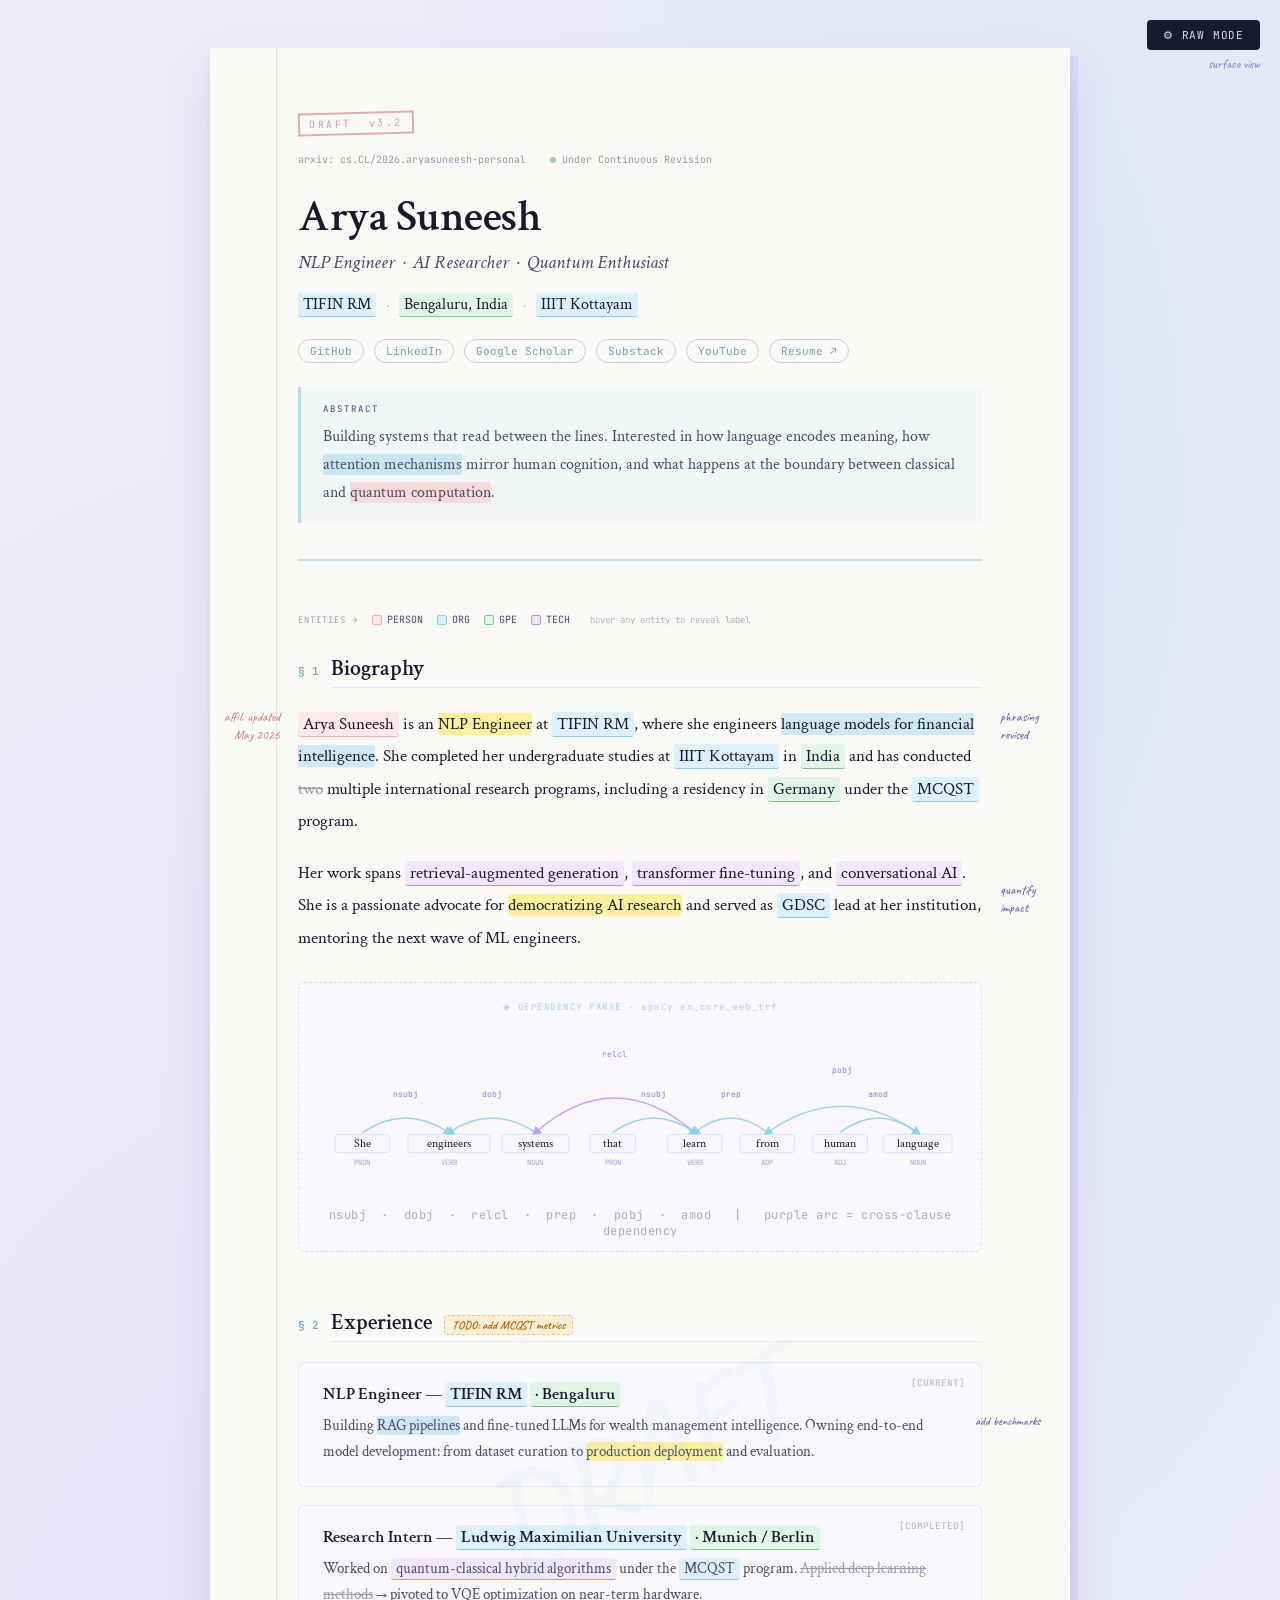
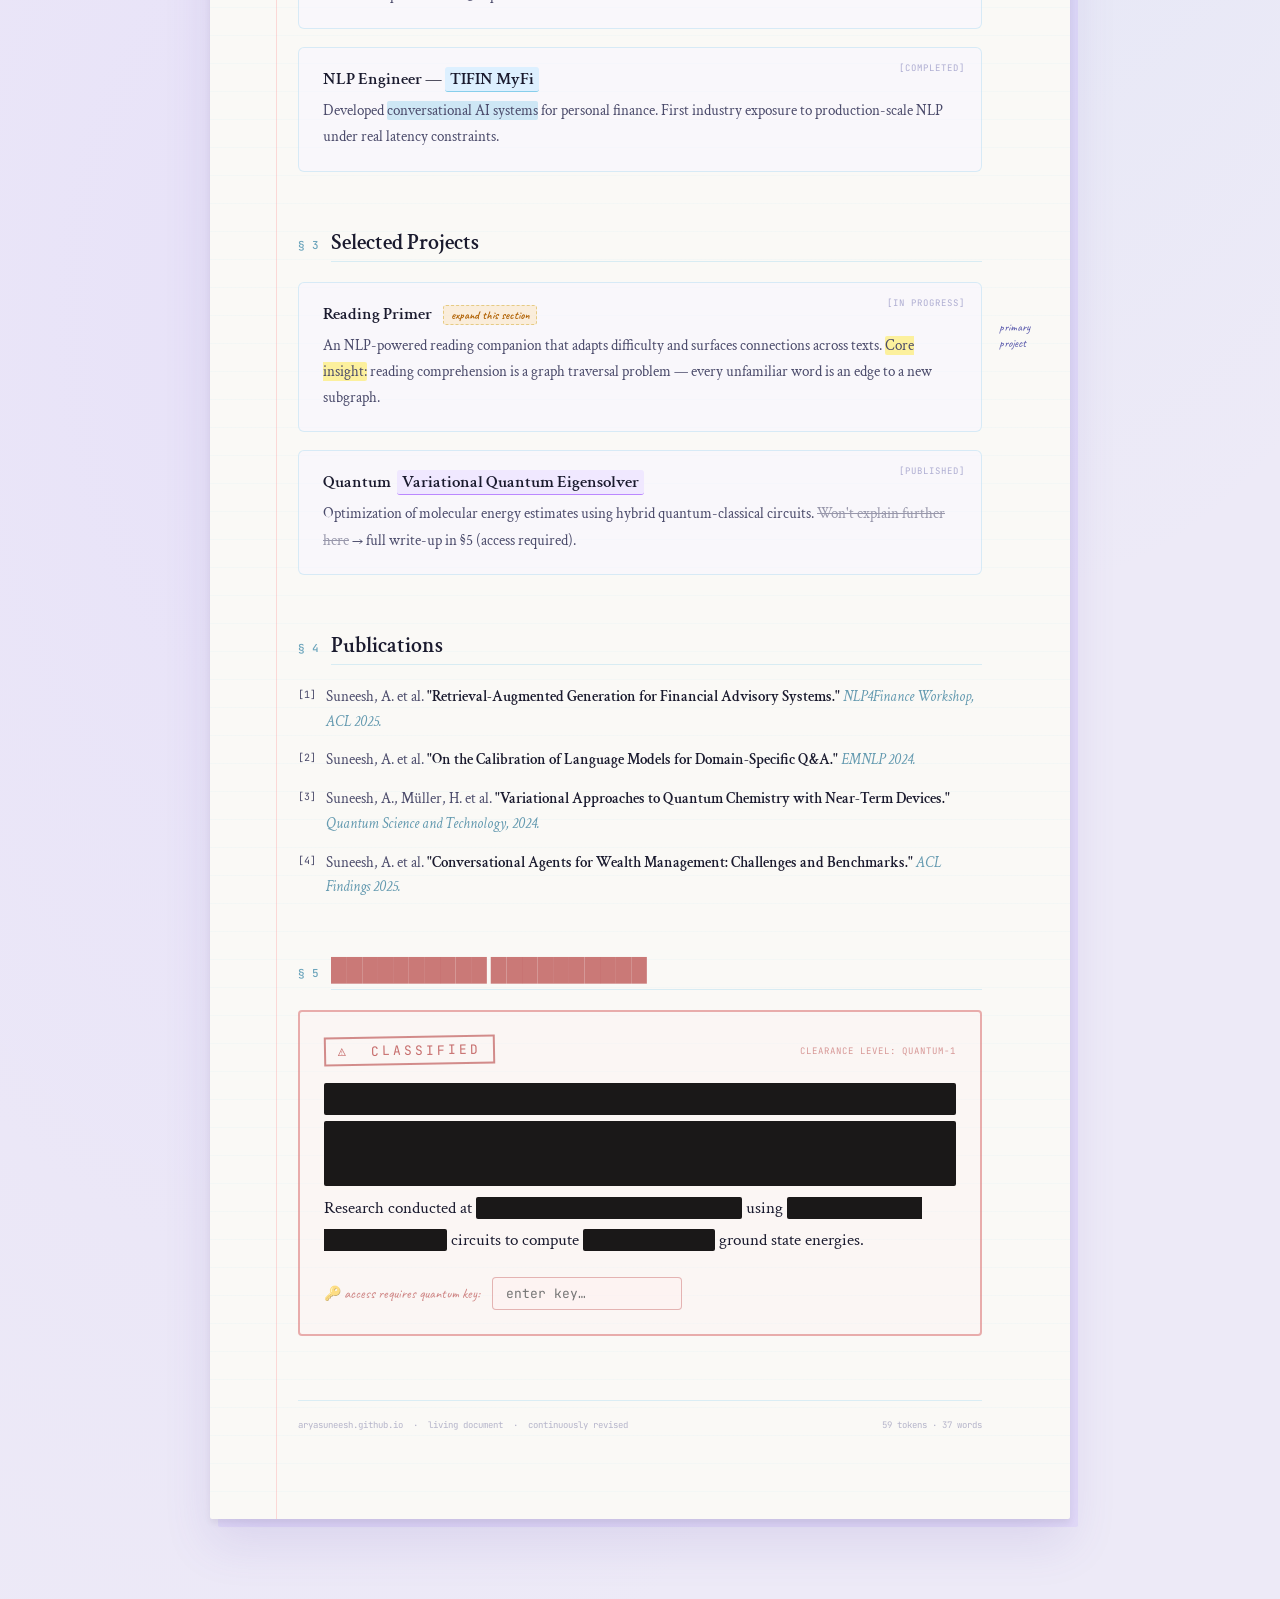
==== commit d86b6db1: "links" ====
--- a/mockup-living-corpus.html
+++ b/mockup-living-corpus.html
@@ -591,7 +591,7 @@
     <div class="card">
       <span class="card-status">[PUBLISHED]</span>
       <div class="card-title">
-        Quantum VQE &nbsp;<span class="ner tech" data-label="TECH">Variational Quantum Eigensolver</span>
+        Quantum &nbsp;<span class="ner tech" data-label="TECH">Variational Quantum Eigensolver</span>
       </div>
       <div class="card-body">
         Optimization of molecular energy estimates using hybrid quantum-classical circuits.
